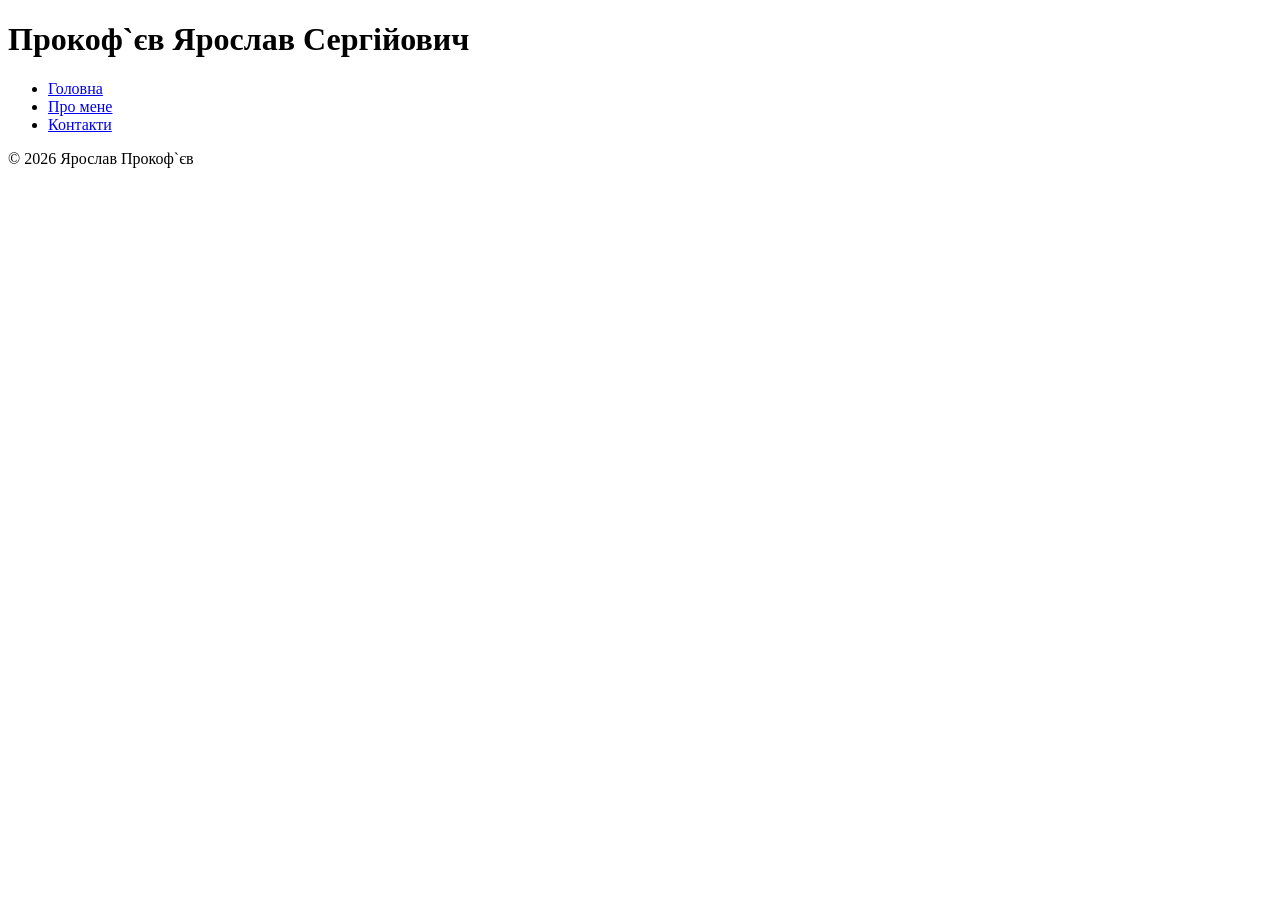
==== aboutme.html @ bb960fc9 "feat: add new file aboutme.html" ====
<!DOCTYPE html>
<html lang="uk">
<head>
    <meta charset="UTF-8">
    <meta name="viewport" content="width=device-width, initial-scale=1.0">
    <title>Особова інформація — Портфоліо</title>
</head>
<body>

<header>
    <h1>Прокоф`єв Ярослав Сергійович</h1>

    <nav>
        <ul>
            <li><a href="index.html">Головна</a></li>
            <li><a href="aboutme.html">Про мене</a></li>
            <li><a href="contacts.html">Контакти</a></li>
        </ul>
    </nav>
</header>

<main>

</main>


<footer>
    <p>&copy; 2026 Ярослав Прокоф`єв</p>
</footer>

</body>
</html>
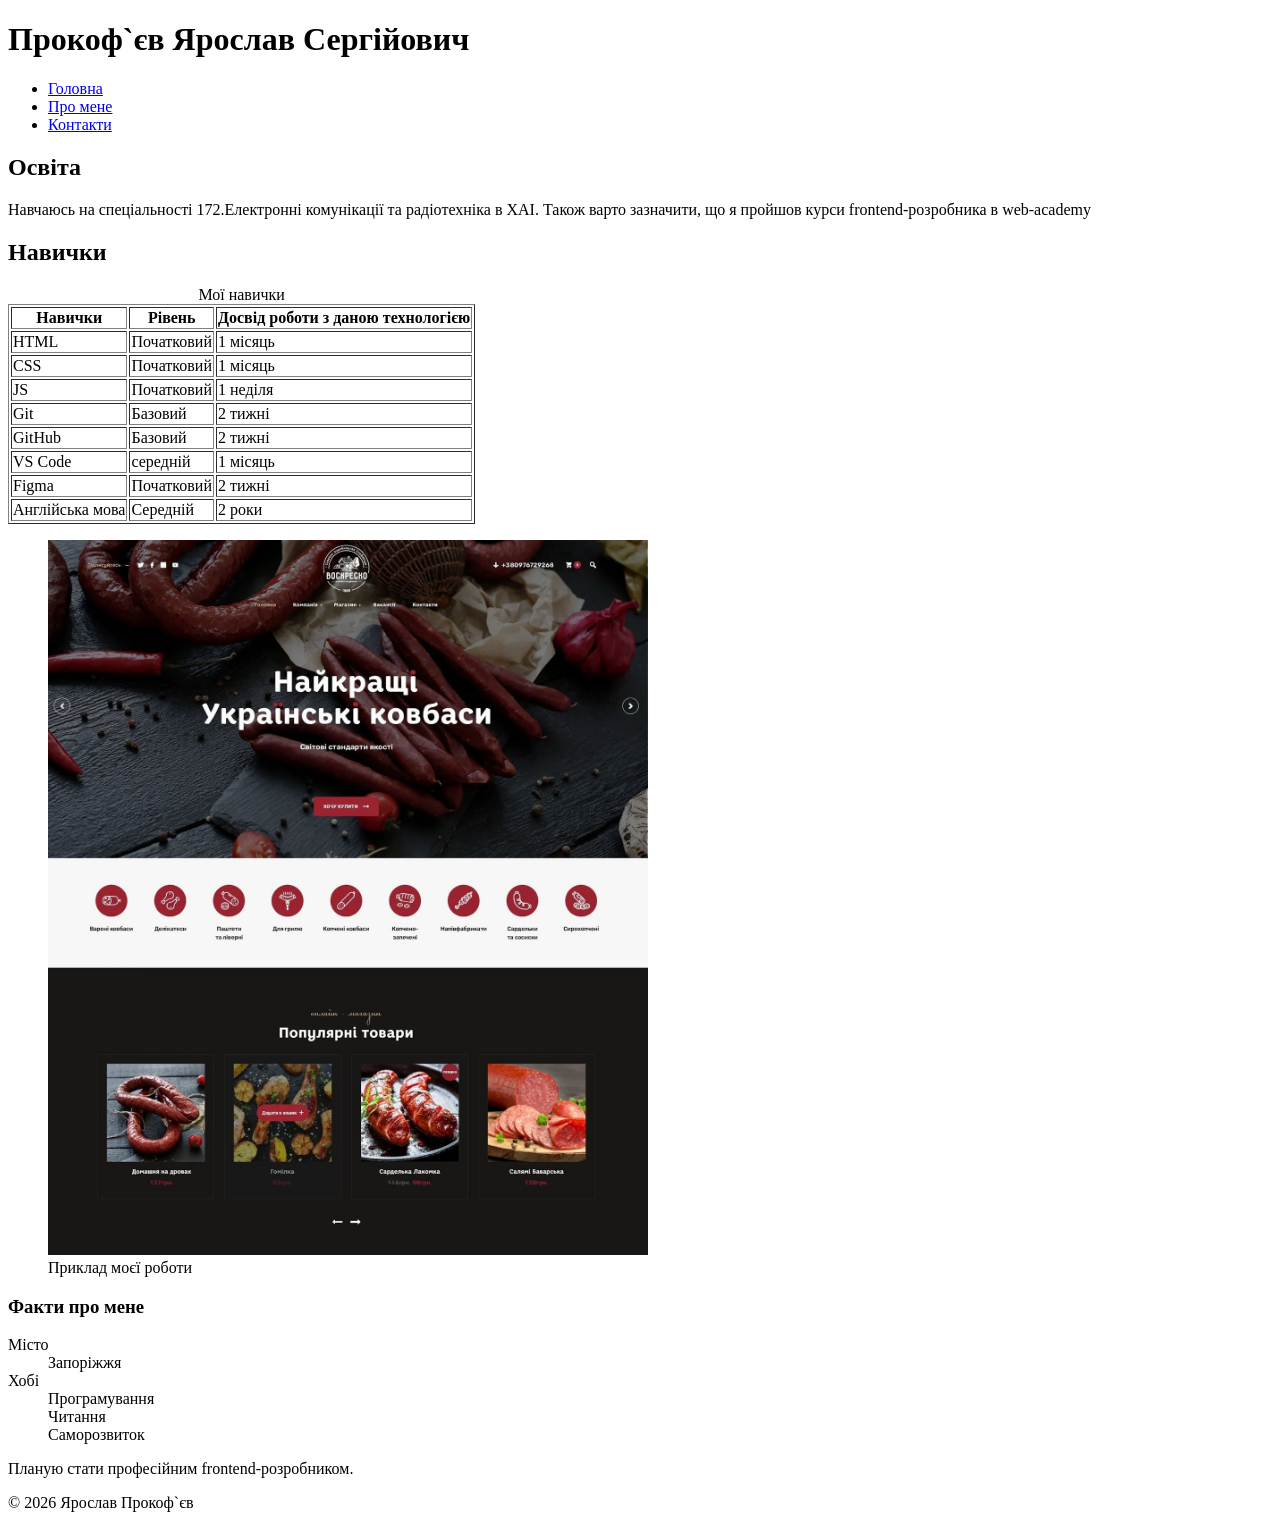
==== commit 6f6c5796: "feat: add info in aboutme.html and new image" ====
--- a/aboutme.html
+++ b/aboutme.html
@@ -20,9 +20,92 @@
 </header>
 
 <main>
+    <section>
+        <h2>Освіта</h2>
+        <p>Навчаюсь на спеціальності 172.Електронні комунікації та радіотехніка в ХАІ. Також варто зазначити, що я пройшов курси frontend-розробника в web-academy</p>
+    </section>
 
+    <section>
+        <h2>Навички</h2>
+
+        <table border="1">
+            <caption>Мої навички</caption>
+            <thead>
+                <tr>
+                    <th>Навички</th>
+                    <th>Рівень</th>
+                    <th>Досвід роботи з даною технологією</th>
+                </tr>
+            </thead>
+            <tbody>
+                <tr>
+                    <td>HTML</td>
+                    <td>Початковий</td>
+                    <td>1 місяць</td>
+                </tr>
+                <tr>
+                    <td>CSS</td>
+                    <td>Початковий</td>
+                    <td>1 місяць</td>
+                </tr>
+                <tr>
+                    <td>JS</td>
+                    <td>Початковий</td>
+                    <td>1 неділя</td>
+                </tr>
+                <tr>
+                    <td>Git</td>
+                    <td>Базовий</td>
+                    <td>2 тижні</td>
+                </tr>
+                <tr>
+                    <td>GitHub</td>
+                    <td>Базовий</td>
+                    <td>2 тижні</td>
+                </tr>
+                <tr>
+                    <td>VS Code</td>
+                    <td>середній</td>
+                    <td>1 місяць</td>
+                </tr>
+                <tr>
+                    <td>Figma</td>
+                    <td>Початковий</td>
+                    <td>2 тижні</td>
+                </tr>
+                <tr>
+                    <td>Англійська мова</td>
+                    <td>Середній</td>
+                    <td>2 роки</td>
+                </tr>
+            </tbody>
+        </table>
+    </section>
+
+    <section>
+        <figure>
+            <img src="images/example.jpg" alt="Приклад роботи" width="600">
+            <figcaption>Приклад моєї роботи</figcaption>
+        </figure>
+    </section>
+
+    <section>
+        <h3>Факти про мене</h3>
+        <dl>
+            <dt>Місто</dt>
+            <dd>Запоріжжя</dd>
+
+            <dt>Хобі</dt>
+            <dd>Програмування</dd>
+            <dd>Читання</dd>
+            <dd>Саморозвиток</dd>
+        </dl>
+    </section>
+
+    <aside>
+        <p>Планую стати професійним frontend-розробником.</p>
+    </aside>
 </main>
-
 
 <footer>
     <p>&copy; 2026 Ярослав Прокоф`єв</p>
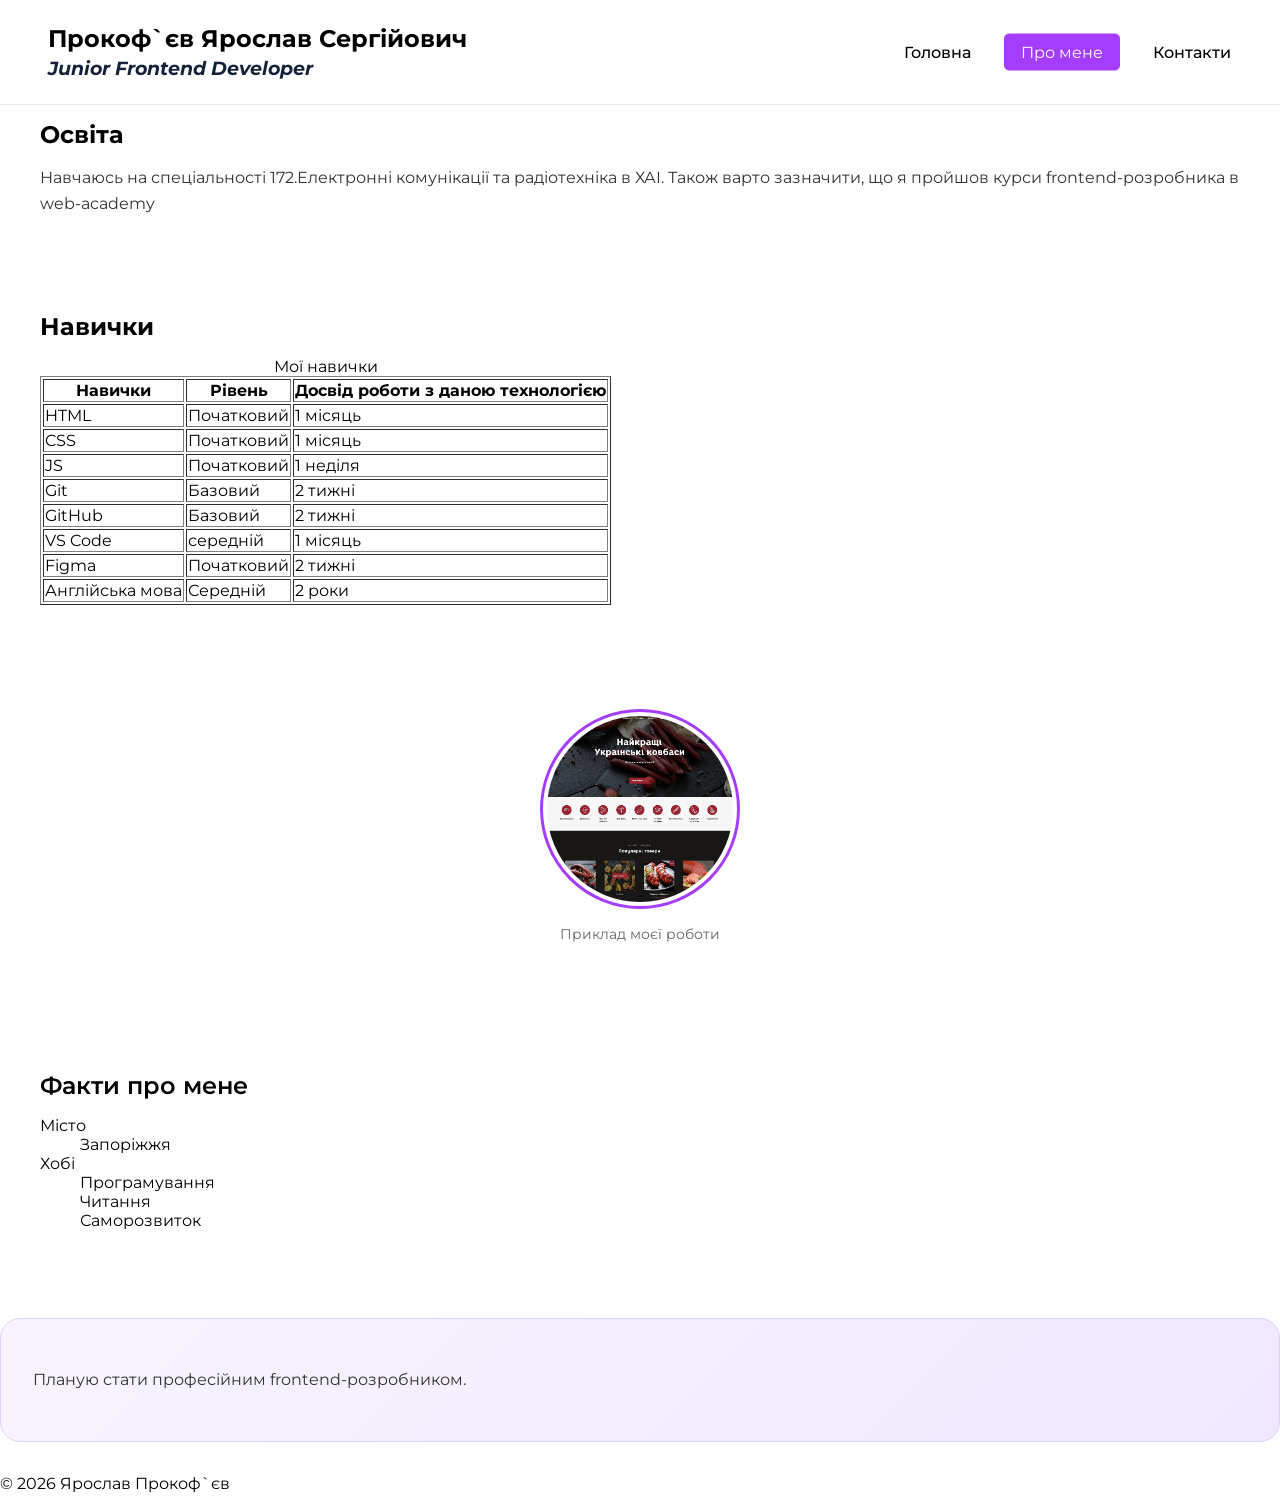
==== commit 63a38a26: "feat: in header add subtitle in gitignore add desktop.ini" ====
--- a/aboutme.html
+++ b/aboutme.html
@@ -4,16 +4,20 @@
     <meta charset="UTF-8">
     <meta name="viewport" content="width=device-width, initial-scale=1.0">
     <title>Особова інформація — Портфоліо</title>
+    <link rel="stylesheet" href="style.css">
 </head>
 <body>
 
 <header>
-    <h1>Прокоф`єв Ярослав Сергійович</h1>
+    <div class="header_info">
+        <h1>Прокоф`єв Ярослав Сергійович</h1>
+        <h2>Junior Frontend Developer</h2>
+    </div>
 
     <nav>
         <ul>
             <li><a href="index.html">Головна</a></li>
-            <li><a href="aboutme.html">Про мене</a></li>
+            <li><a href="aboutme.html" class="active">Про мене</a></li>
             <li><a href="contacts.html">Контакти</a></li>
         </ul>
     </nav>
--- a/style.css
+++ b/style.css
@@ -0,0 +1,270 @@
+@import url('https://fonts.googleapis.com/css2?family=Montserrat:ital,wght@0,100..900;1,100..900&display=swap');
+
+*,
+*::before,
+*::after {
+    box-sizing: border-box;
+}
+
+body {
+    margin: 0;
+    font-family: 'Montserrat', Arial, sans-serif;
+    background-color: rgb(255, 255, 255); 
+    color: hsl(0, 0%, 0%);
+    padding-top: 80px;
+}
+
+header {
+    position: fixed;
+    top: 0;
+    left: 0;
+    width: 100%;
+    z-index: 1000; 
+    
+    background-color: rgb(255, 255, 255);
+    border-bottom: 1px solid #eaeaea;
+    
+    display: flex;
+    justify-content: space-between;
+    align-items: center;
+    padding: 1.5rem 3rem;
+}
+
+.header_info {
+    display: flex;
+    flex-direction: column;
+}
+
+header h1 {
+    font-size: 1.5rem;
+    margin: 0;
+}
+
+header h2 {
+    font-size: 1.2rem;
+    font-style: italic;
+    margin: 0.2rem 0 0 0;
+    color: #132238;
+}
+
+nav {
+    flex: 1;
+    display: flex;
+    justify-content: flex-end;
+    position: absolute;
+    right: 3rem;
+    top: 50%;
+    transform: translateY(-50%);
+}
+
+nav ul {
+    list-style: none; 
+    margin: 0;
+    padding: 0;
+    display: flex;
+    gap: 2rem; 
+}
+
+nav > ul > li {
+    margin: 0;
+    padding: 0;
+}
+
+nav ul li a {
+    text-decoration: none;
+    color: #000000;
+    background-color: transparent;
+    border: 1px solid transparent;
+    padding: 0.75rem 1.25rem;
+    font-size: 1rem;
+    font-weight: 500;
+    padding: 0.5rem 0; 
+    display: inline-block;
+    position: relative;
+    transition: color 0.2s ease;
+}
+
+nav ul li a:link {
+    color: hsl(0, 0%, 0%);
+}
+
+nav ul li a:visited {
+    color: #333333;
+}
+
+nav ul li a:hover {
+    color: #A53DFF;
+}
+
+nav ul li a::after {
+    content: "";
+    position: absolute;
+    bottom: -2px;
+    left: 50%;
+    width: 0%;
+    height: 2px;
+    background-color: #A53DFF;
+    transition: all 0.3s ease;
+    transform: translateX(-50%);
+}
+
+nav ul li a:hover::after {
+    width: 100%;
+}
+
+nav ul li a.active {
+    font-weight: 400;
+    color: rgb(255, 255, 255);
+    background-color: #A53DFF;
+    border-color: #A53DFF;
+    border-radius: 5px;
+    padding: 0.5rem 1rem;
+
+}
+
+nav ul li a.active::after {
+    display: none;
+}
+
+nav ul li a.active:hover::after {
+    display: none;
+}
+
+nav ul li a:focus {
+    outline: 2px solid #A53DFF;
+    outline-offset: 4px;
+    border-radius: 5px;
+}
+
+section {
+    padding: 2.5rem;
+}
+section h2 {
+    margin: 0 0 1rem 0;
+    color: hsl(0%, 0%, 0%);
+}
+
+section h2 + p strong {
+    font-size: 1.2rem;
+    color: #A53DFF;
+}
+
+section p {
+    font-size: 1rem;
+    line-height: 1.6;
+    color: #333333;
+    margin-bottom: 1rem;
+}
+
+section p em {
+    color: #666666;
+}
+
+blockquote {
+    font-size: 1.5rem;
+    font-style: italic;
+    color: #A53DFF;
+    border-left: 4px solid #A53DFF;
+    padding: 1rem 0 1rem 2rem;
+    margin: 1.5rem 0;
+    background-color: #f8f8f8;
+    border-radius: 0 12px 12px 0;
+}
+
+figure {
+    margin: 1.5rem 0;
+    text-align: center;
+}
+
+figure img {
+    width: 200px;
+    height: 200px;
+    object-fit: cover;
+    border-radius: 50%;
+    border: 3px solid #A53DFF;
+    padding: 0.25rem;
+    background-color: rgb(255, 255, 255);
+    transition: transform 0.3s ease;
+}
+
+figure img:hover {
+    transform: scale(1.05);
+}
+
+figcaption {
+    margin-top: 0.75rem;
+    font-size: 0.875rem;
+    color: #666666;
+}
+
+section h3 {
+    font-size: 1.5rem;
+    font-weight: 600;
+    margin: 1.5rem 0 1rem 0;
+    color: hsl(0, 0%, 0%);
+}
+
+ol {
+    padding-left: 1.5rem;
+    margin: 1rem 0;
+}
+
+ol li {
+    margin-bottom: 0.5rem;
+    line-height: 1.5;
+    color: #333333;
+}
+
+section p strong a,
+section p strong {
+    display: inline-block;
+    background-color: #A53DFF;
+    color: rgb(255, 255, 255);
+    padding: 0.75rem 1.5rem;
+    border-radius: 8px;
+    text-decoration: none;
+    font-weight: 500;
+    margin-top: 1rem;
+    transition: all 0.3s ease;
+    border: 1px solid #A53DFF;
+}
+
+section p strong a:hover,
+section p strong:hover {
+    background-color: transparent;
+    color: #A53DFF;
+    cursor: pointer;
+}
+
+aside {
+    background: linear-gradient(135deg, #f8f4ff 0%, #f0e8ff 100%);
+    padding: 2rem;
+    border-radius: 20px;
+    margin: 2rem 0;
+    border: 1px solid #e0d0ff;
+}
+
+aside h3 {
+    font-size: 1.5rem;
+    font-weight: 700;
+    color: #A53DFF;
+    margin: 0 0 1rem 0;
+}
+
+aside p {
+    font-size: 1rem;
+    line-height: 1.6;
+    color: #333333;
+}
+
+aside video {
+    width: 100%;
+    max-width: 640px;
+    border-radius: 16px;
+    margin-top: 1rem;
+    box-shadow: 0 8px 20px rgba(0, 0, 0, 0.1);
+}
+
+aside figure {
+    margin: 1rem 0 0 0;
+}
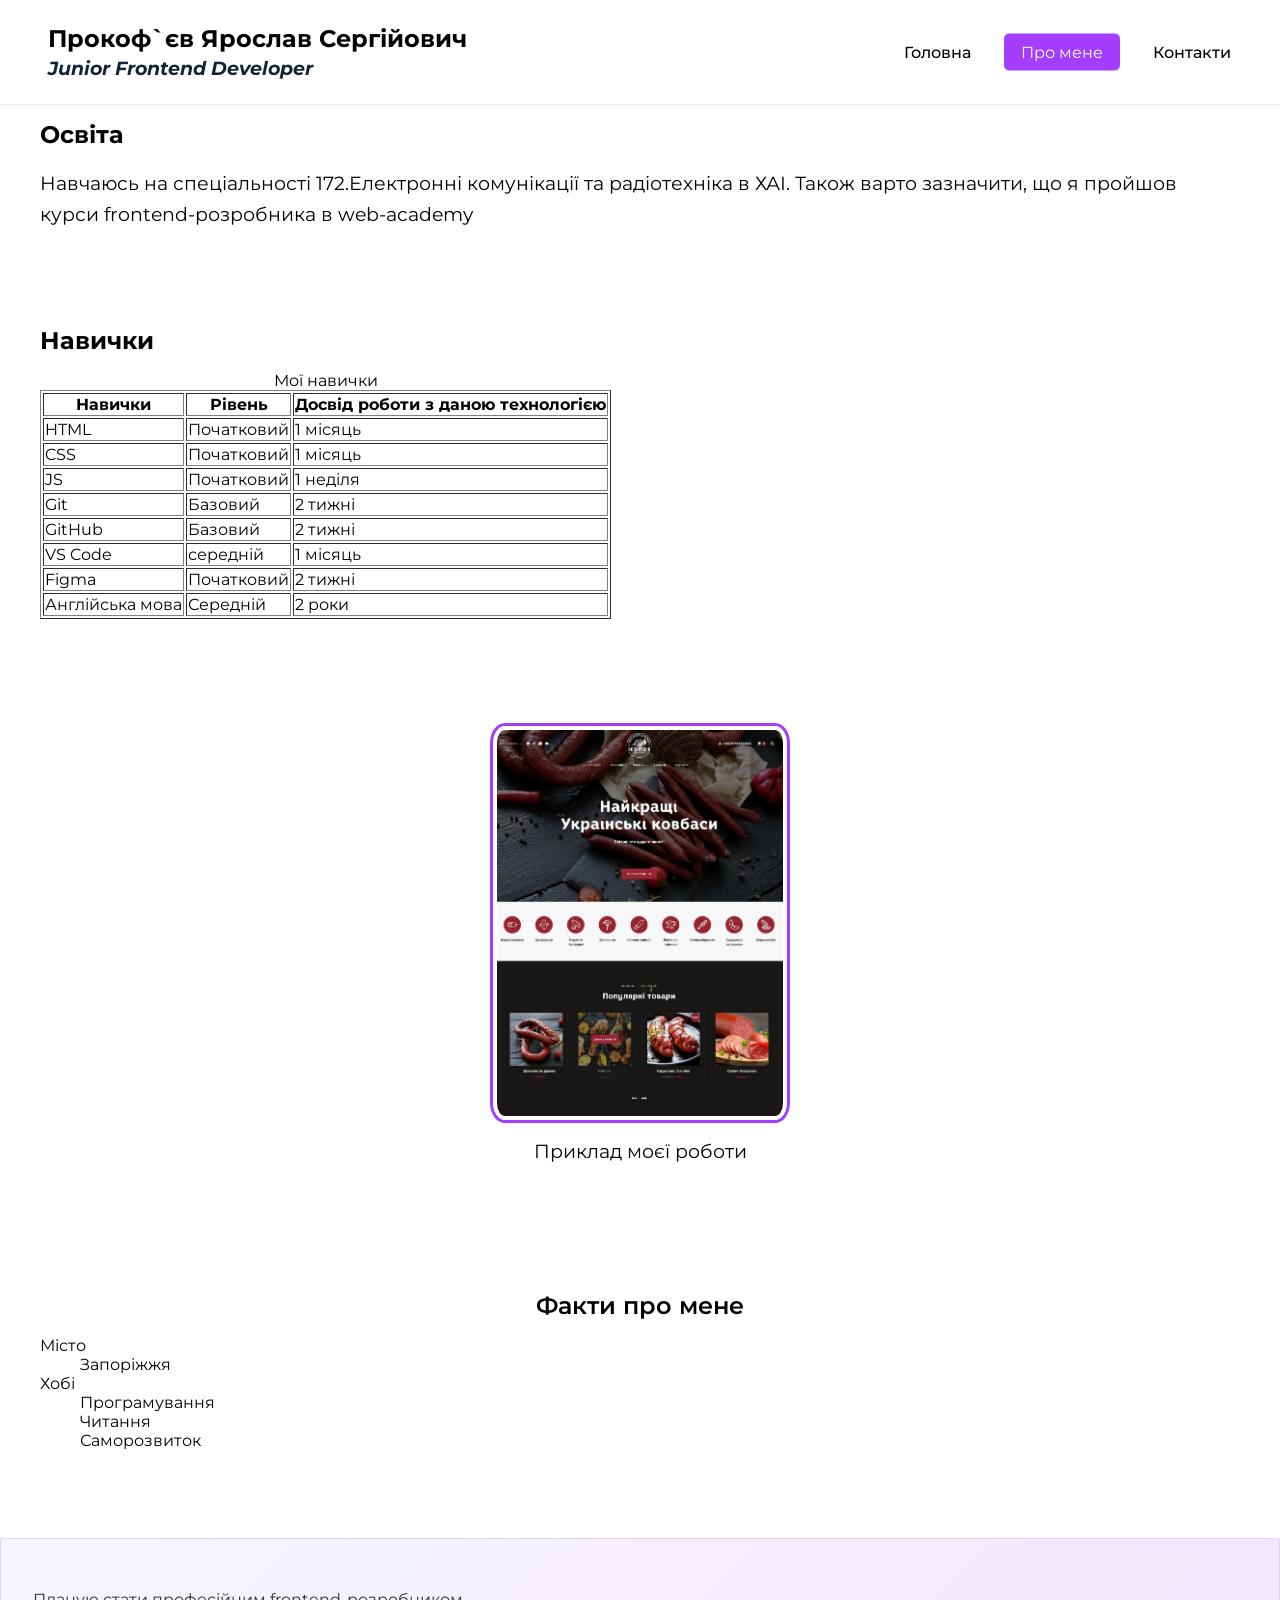
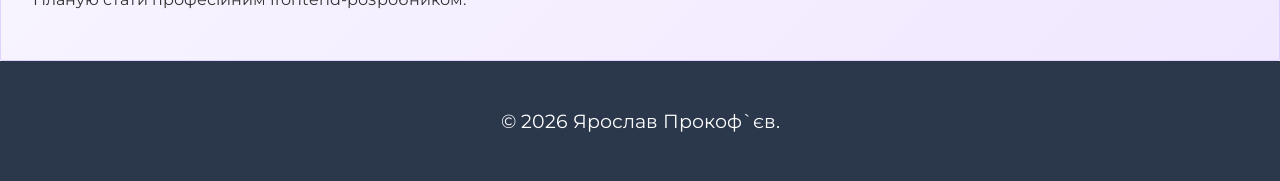
==== commit 983ecd7d: "feat: add footer and hero index.html" ====
--- a/aboutme.html
+++ b/aboutme.html
@@ -112,7 +112,7 @@
 </main>
 
 <footer>
-    <p>&copy; 2026 Ярослав Прокоф`єв</p>
+    <p>&copy; 2026 Ярослав Прокоф`єв.</p>
 </footer>
 
 </body>
--- a/style.css
+++ b/style.css
@@ -1,3 +1,4 @@
+/* ===== Загальні стилі ===== */
 @import url('https://fonts.googleapis.com/css2?family=Montserrat:ital,wght@0,100..900;1,100..900&display=swap');
 
 *,
@@ -12,27 +13,22 @@
     background-color: rgb(255, 255, 255); 
     color: hsl(0, 0%, 0%);
     padding-top: 80px;
-}
-
+    
+}
+
+/* ===== Хедер та навігація ===== */
 header {
     position: fixed;
     top: 0;
     left: 0;
     width: 100%;
     z-index: 1000; 
-    
     background-color: rgb(255, 255, 255);
     border-bottom: 1px solid #eaeaea;
-    
     display: flex;
     justify-content: space-between;
     align-items: center;
     padding: 1.5rem 3rem;
-}
-
-.header_info {
-    display: flex;
-    flex-direction: column;
 }
 
 header h1 {
@@ -72,7 +68,7 @@
 
 nav ul li a {
     text-decoration: none;
-    color: #000000;
+    color: hsl(0, 0%, 0%);
     background-color: transparent;
     border: 1px solid transparent;
     padding: 0.75rem 1.25rem;
@@ -94,6 +90,20 @@
 
 nav ul li a:hover {
     color: #A53DFF;
+}
+
+nav ul li a:active {
+    color: #7a2bc4;
+    transform: scale(0.98);
+}
+
+nav ul li a.active {
+    font-weight: 400;
+    color: rgb(255, 255, 255);
+    background-color: #A53DFF;
+    border-color: #A53DFF;
+    border-radius: 5px;
+    padding: 0.5rem 1rem;
 }
 
 nav ul li a::after {
@@ -112,16 +122,6 @@
     width: 100%;
 }
 
-nav ul li a.active {
-    font-weight: 400;
-    color: rgb(255, 255, 255);
-    background-color: #A53DFF;
-    border-color: #A53DFF;
-    border-radius: 5px;
-    padding: 0.5rem 1rem;
-
-}
-
 nav ul li a.active::after {
     display: none;
 }
@@ -136,28 +136,103 @@
     border-radius: 5px;
 }
 
+/* ===== Головна секція ===== */
 section {
     padding: 2.5rem;
 }
+
 section h2 {
     margin: 0 0 1rem 0;
     color: hsl(0%, 0%, 0%);
 }
 
-section h2 + p strong {
+section h3 {
+    text-align: center;
+    font-size: 2rem;
+    margin-bottom: 2rem;
+}
+
+/* ===== Головна сторінка ===== */
+.home-page{
+    max-width: 1200px;
+    margin: 0 auto;
+    padding: 5rem 2.5rem 2.5rem 2.5rem;
+}
+
+.section-content {
+    display: flex;
+    flex-wrap: wrap;
+    align-items: center;
+    gap: 3rem;
+}
+
+.text-content {
+    flex: 1;
+    min-width: 280px;
+}
+
+.image-content {
+    flex: 1;
+    min-width: 280px;
+    text-align: center;
+}
+
+figure figcaption{
+    color: hsl(0, 0%, 0%);
     font-size: 1.2rem;
-    color: #A53DFF;
+}
+
+ol {
+    display: flex;
+    flex-wrap: wrap;
+    justify-content: center;
+    gap: 1.5rem;
+    list-style: none;
+    padding: 0;
+    margin: 2rem 0;
+}
+
+ol li {
+    background-color: rgb(248, 248, 248);
+    border: 2px solid #A53DFF;
+    border-radius: 16px;
+    padding: 1.5rem;
+    width: 200px;
+    min-height: 180px;
+    display: flex;
+    align-items: center;
+    justify-content: center;
+    text-align: center;
+    font-weight: 500;
+    color: hsl(0%, 0%, 0%);;
+    transition: all 0.3s ease;
+    box-shadow: 0 4px 10px rgb(0, 0, 0, 0.05);
+}
+
+ol li:hover {
+    background-color: #A53DFF;
+    color: rgb(255, 255, 255);
+    transform: translateY(-5px);
+    box-shadow: 0 8px 20px rgba(165, 61, 255, 0.3);
+}
+
+#contact_button{
+    display: block;
+    font-size: 1.5rem;
+    text-align: center;
+    width: fit-content;
+    margin: 3rem auto 0 auto;
 }
 
 section p {
-    font-size: 1rem;
+    font-size: 1.2rem;
     line-height: 1.6;
-    color: #333333;
+    color: hsl(0%, 0%, 0%);;
     margin-bottom: 1rem;
 }
 
 section p em {
-    color: #666666;
+    color: #000000;
 }
 
 blockquote {
@@ -177,10 +252,10 @@
 }
 
 figure img {
-    width: 200px;
-    height: 200px;
+    width: 300px;
+    height: 400px;
     object-fit: cover;
-    border-radius: 50%;
+    border-radius: 5%;
     border: 3px solid #A53DFF;
     padding: 0.25rem;
     background-color: rgb(255, 255, 255);
@@ -194,7 +269,7 @@
 figcaption {
     margin-top: 0.75rem;
     font-size: 0.875rem;
-    color: #666666;
+    color: hsl(0%, 0%, 0%);;
 }
 
 section h3 {
@@ -213,20 +288,6 @@
     margin-bottom: 0.5rem;
     line-height: 1.5;
     color: #333333;
-}
-
-section p strong a,
-section p strong {
-    display: inline-block;
-    background-color: #A53DFF;
-    color: rgb(255, 255, 255);
-    padding: 0.75rem 1.5rem;
-    border-radius: 8px;
-    text-decoration: none;
-    font-weight: 500;
-    margin-top: 1rem;
-    transition: all 0.3s ease;
-    border: 1px solid #A53DFF;
 }
 
 section p strong a:hover,
@@ -239,8 +300,8 @@
 aside {
     background: linear-gradient(135deg, #f8f4ff 0%, #f0e8ff 100%);
     padding: 2rem;
-    border-radius: 20px;
-    margin: 2rem 0;
+    border-radius: 2px;
+    margin: 2rem 0 0 0;
     border: 1px solid #e0d0ff;
 }
 
@@ -268,3 +329,22 @@
 aside figure {
     margin: 1rem 0 0 0;
 }
+
+/* ===== Футер ===== */
+footer {
+    background-color: #2B384C;
+    padding: 3rem 3rem;
+    margin-top: auto;
+    text-align: center;
+}
+
+footer p {
+    margin: 0;
+    font-size: 1.2rem;
+    color: rgb(255, 255, 255);
+}
+
+footer p:hover {
+    color: #b462fc;
+    transition: color 0.3s;
+}
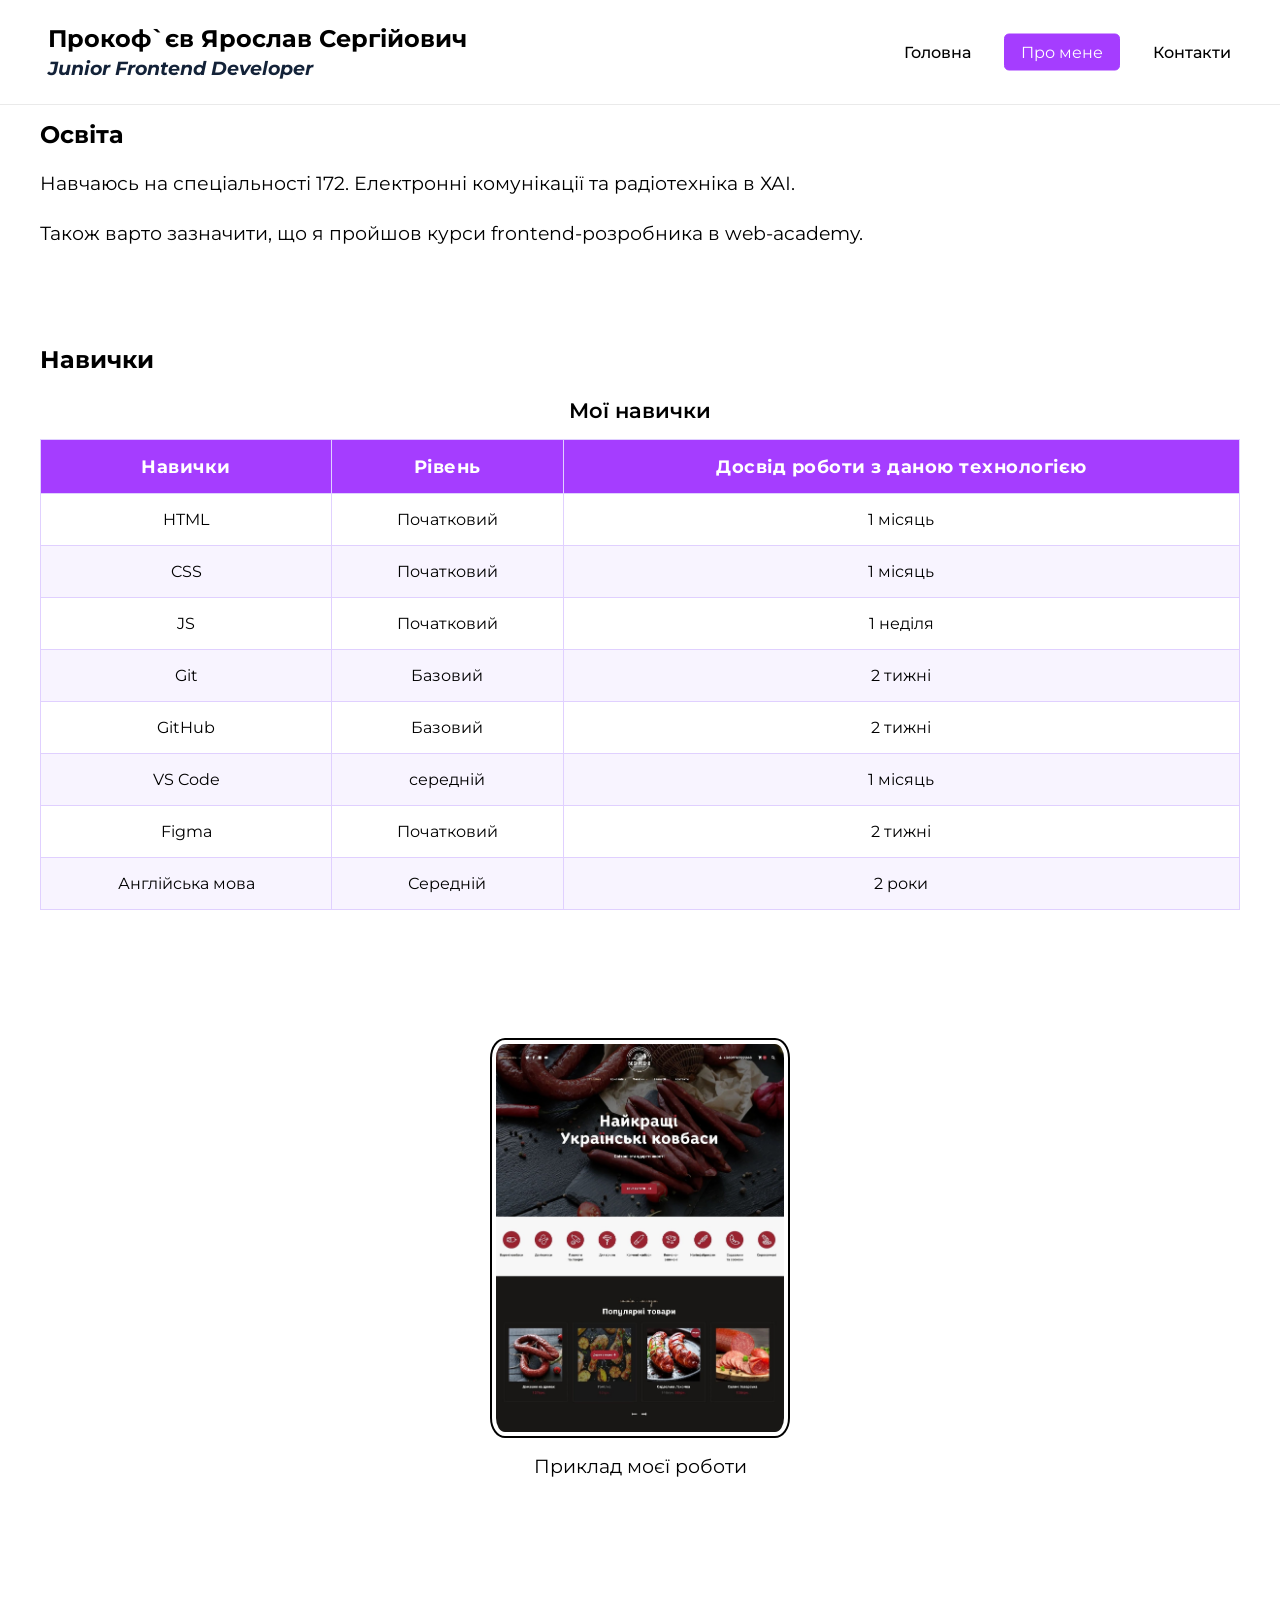
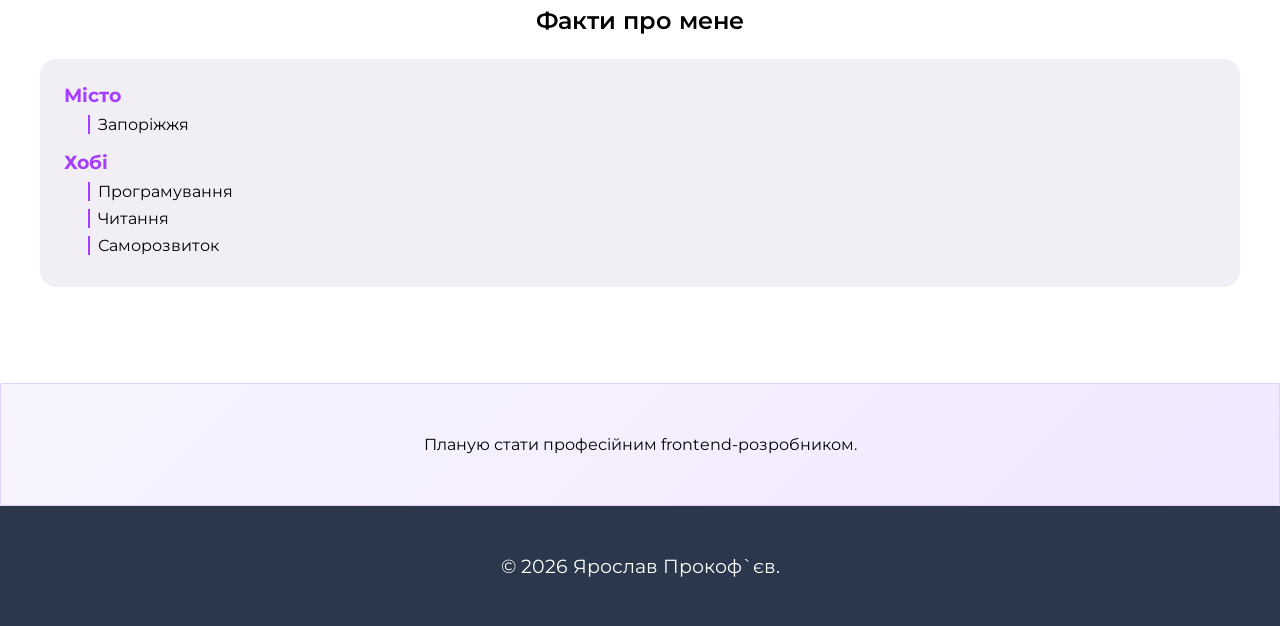
==== commit fbbb831e: "feat: add style in contact page" ====
--- a/aboutme.html
+++ b/aboutme.html
@@ -26,7 +26,8 @@
 <main>
     <section>
         <h2>Освіта</h2>
-        <p>Навчаюсь на спеціальності 172.Електронні комунікації та радіотехніка в ХАІ. Також варто зазначити, що я пройшов курси frontend-розробника в web-academy</p>
+        <p>Навчаюсь на спеціальності 172. Електронні комунікації та радіотехніка в ХАІ.</p>
+        <p>Також варто зазначити, що я пройшов курси frontend-розробника в web-academy.</p>
     </section>
 
     <section>
@@ -88,7 +89,7 @@
 
     <section>
         <figure>
-            <img src="images/example.jpg" alt="Приклад роботи" width="600">
+            <img id="example_project_photo" src="images/example.jpg" alt="Приклад роботи" width="600">
             <figcaption>Приклад моєї роботи</figcaption>
         </figure>
     </section>
--- a/style.css
+++ b/style.css
@@ -300,6 +300,7 @@
 aside {
     background: linear-gradient(135deg, #f8f4ff 0%, #f0e8ff 100%);
     padding: 2rem;
+    text-align: center;
     border-radius: 2px;
     margin: 2rem 0 0 0;
     border: 1px solid #e0d0ff;
@@ -315,7 +316,7 @@
 aside p {
     font-size: 1rem;
     line-height: 1.6;
-    color: #333333;
+    color: hsl(0, 0%, 0%);
 }
 
 aside video {
@@ -330,6 +331,102 @@
     margin: 1rem 0 0 0;
 }
 
+/* ===== Таблиця ===== */
+table {
+    width: 100%;
+    border-collapse: collapse; 
+    margin: 1.5rem 0;
+    font-size: 1rem;
+    text-align: center;
+    border-radius: 10px;
+    overflow-x: auto;
+}
+
+th, td {
+    border: 1px solid #e0d0ff;
+    padding: 1rem 1.2rem;
+}
+
+th {
+    background-color: #A53DFF; 
+    color: rgb(255, 255, 255);
+    font-weight: 700;
+    font-size: 1.1rem;
+    text-align: center;
+    letter-spacing: 0.5px;
+}
+
+td {
+    color: hsl(0, 0%, 0%);
+    background-color: rgb(255, 255, 255);
+}
+
+tbody tr:nth-child(even) td {
+    background-color: #f8f4ff; 
+}
+
+tbody tr:nth-child(odd) td {
+    background-color: rgb(255, 255, 255); 
+}
+
+tbody tr:hover td {
+    background-color: #e0d0ff; 
+    cursor: pointer;
+}
+
+table caption {
+    font-size: 1.3rem;
+    font-weight: 600;
+    color: hsl(0, 0%, 0%);
+    margin-bottom: 1rem;
+    text-align: center;
+}
+
+#example_project_photo{
+    width: 600;
+    height: 600;
+    object-fit: cover;
+    border-radius: 5%;
+    border: 2px solid hsl(0, 0%, 0%);
+    padding: 0.25rem;
+    background-color: rgb(255, 255, 255);
+}
+
+#example_project_photo:hover{
+    transform: scale(1.4);
+}
+
+dl {
+    background-color: #f1eef5;
+    border-radius: 16px;
+    padding: 1.5rem;
+    margin: 1.5rem 0;
+}
+
+dt {
+    font-weight: 700;
+    color: #A53DFF;
+    font-size: 1.2rem;
+    margin-top: 1rem;
+    margin-bottom: 0.5rem;
+}
+
+dt:first-of-type {
+    margin-top: 0;
+}
+
+dd {
+    color: hsl(0, 0%, 0%);
+    font-size: 1rem;
+    margin-left: 1.5rem;
+    margin-bottom: 0.5rem;
+    padding-left: 0.5rem;
+    border-left: 2px solid #A53DFF;
+}
+
+/* ===== Форма ===== */
+
+
 /* ===== Футер ===== */
 footer {
     background-color: #2B384C;
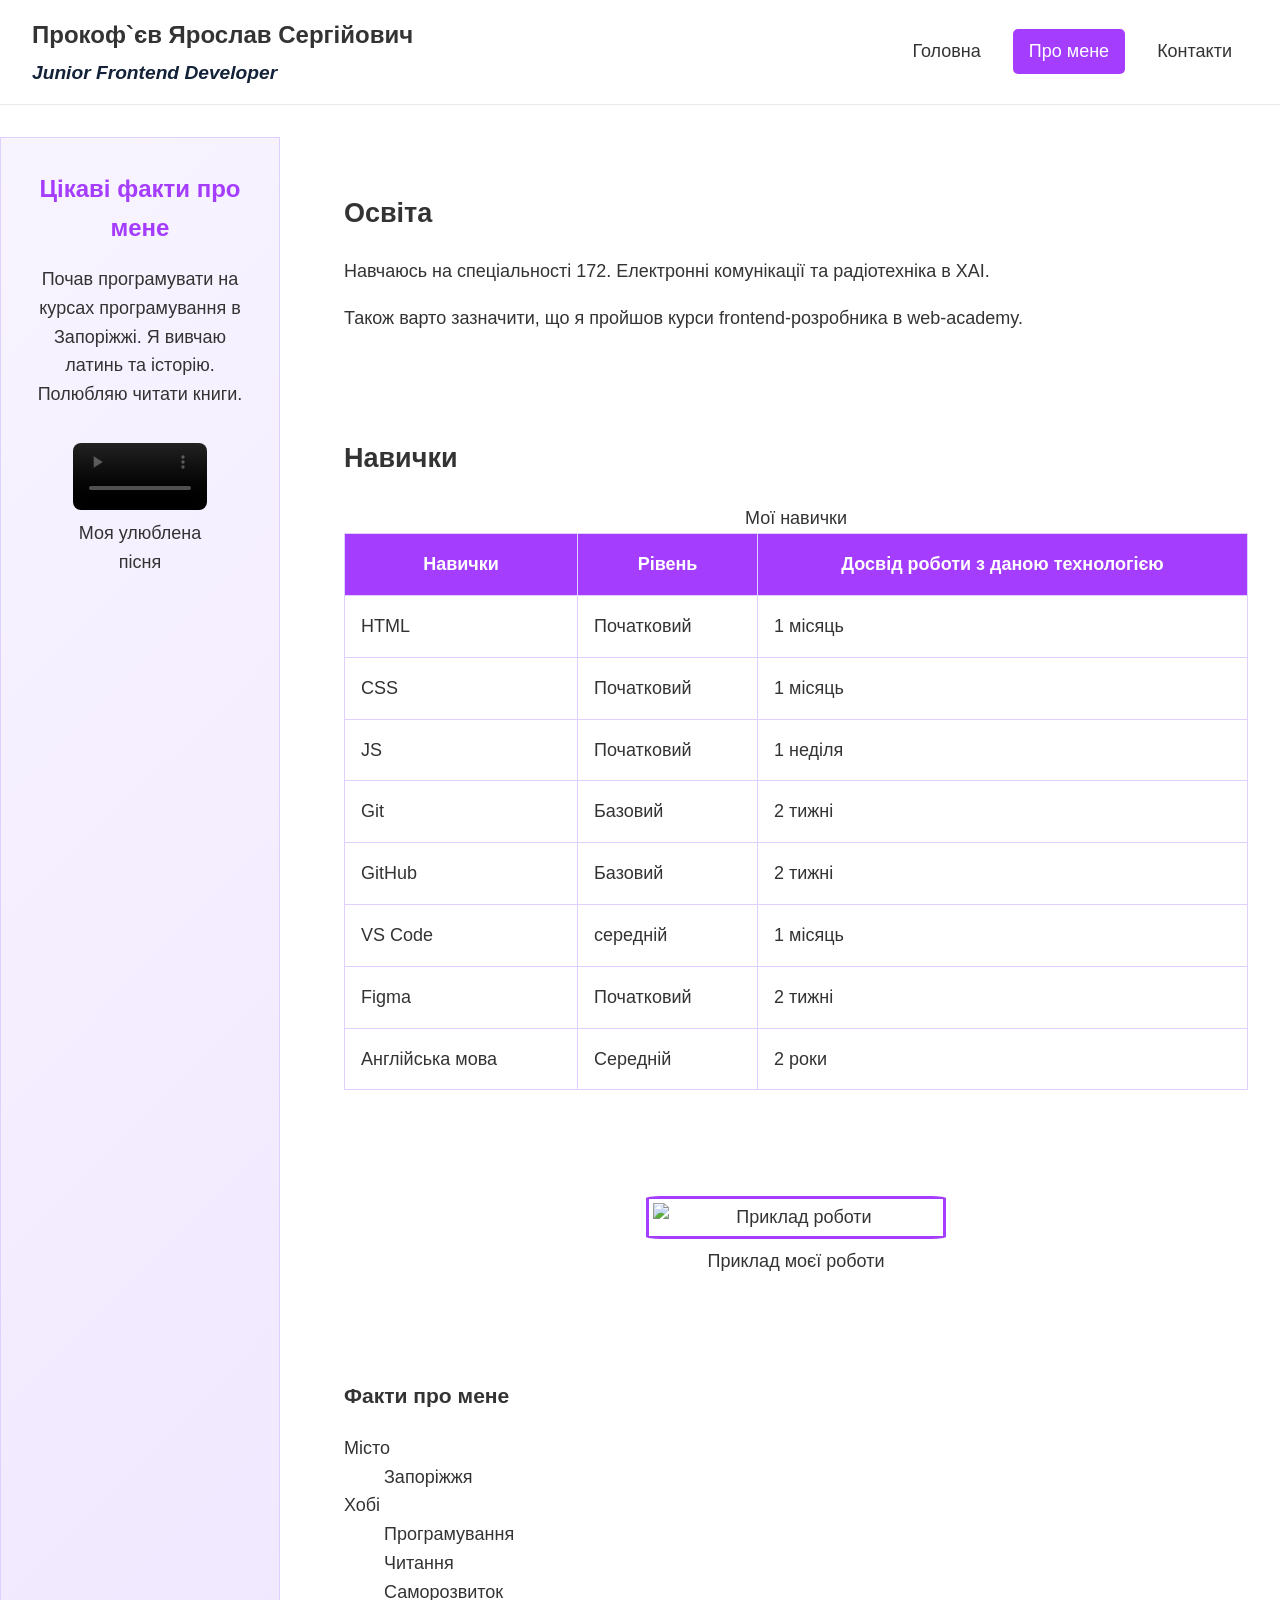
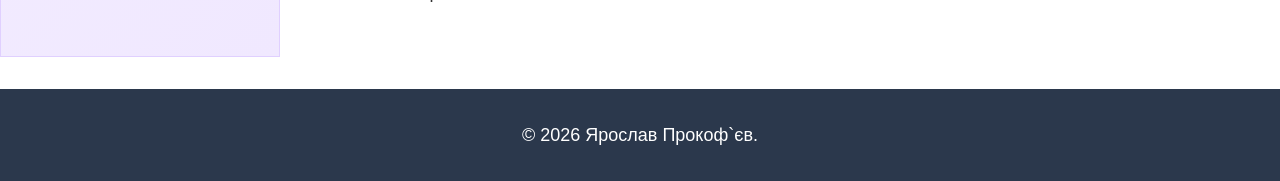
==== commit 850d8cc7: "feat: full lab 3" ====
--- a/aboutme.html
+++ b/aboutme.html
@@ -8,113 +8,130 @@
 </head>
 <body>
 
-<header>
-    <div class="header_info">
-        <h1>Прокоф`єв Ярослав Сергійович</h1>
-        <h2>Junior Frontend Developer</h2>
-    </div>
+<div class="page">
+    <header class="header-area">
+        <div class="header_info">
+            <h1>Прокоф`єв Ярослав Сергійович</h1>
+            <h2>Junior Frontend Developer</h2>
+        </div>
 
-    <nav>
-        <ul>
-            <li><a href="index.html">Головна</a></li>
-            <li><a href="aboutme.html" class="active">Про мене</a></li>
-            <li><a href="contacts.html">Контакти</a></li>
-        </ul>
-    </nav>
-</header>
+        <div class="hamburger-wrapper">
+            <input type="checkbox" id="menu-toggle" class="menu-toggle">
+            <label for="menu-toggle" class="hamburger">
+                <span></span>
+                <span></span>
+                <span></span>
+            </label>
 
-<main>
-    <section>
-        <h2>Освіта</h2>
-        <p>Навчаюсь на спеціальності 172. Електронні комунікації та радіотехніка в ХАІ.</p>
-        <p>Також варто зазначити, що я пройшов курси frontend-розробника в web-academy.</p>
-    </section>
+            <ul class="nav-list">
+                <li><a href="index.html">Головна</a></li>
+                <li><a href="aboutme.html" class="active">Про мене</a></li>
+                <li><a href="contacts.html">Контакти</a></li>
+            </ul>
+        </div>
+    </header>
 
-    <section>
-        <h2>Навички</h2>
+    <main class="content">
+        <section>
+            <h2>Освіта</h2>
+            <p>Навчаюсь на спеціальності 172. Електронні комунікації та радіотехніка в ХАІ.</p>
+            <p>Також варто зазначити, що я пройшов курси frontend-розробника в web-academy.</p>
+        </section>
 
-        <table border="1">
-            <caption>Мої навички</caption>
-            <thead>
-                <tr>
-                    <th>Навички</th>
-                    <th>Рівень</th>
-                    <th>Досвід роботи з даною технологією</th>
-                </tr>
-            </thead>
-            <tbody>
-                <tr>
-                    <td>HTML</td>
-                    <td>Початковий</td>
-                    <td>1 місяць</td>
-                </tr>
-                <tr>
-                    <td>CSS</td>
-                    <td>Початковий</td>
-                    <td>1 місяць</td>
-                </tr>
-                <tr>
-                    <td>JS</td>
-                    <td>Початковий</td>
-                    <td>1 неділя</td>
-                </tr>
-                <tr>
-                    <td>Git</td>
-                    <td>Базовий</td>
-                    <td>2 тижні</td>
-                </tr>
-                <tr>
-                    <td>GitHub</td>
-                    <td>Базовий</td>
-                    <td>2 тижні</td>
-                </tr>
-                <tr>
-                    <td>VS Code</td>
-                    <td>середній</td>
-                    <td>1 місяць</td>
-                </tr>
-                <tr>
-                    <td>Figma</td>
-                    <td>Початковий</td>
-                    <td>2 тижні</td>
-                </tr>
-                <tr>
-                    <td>Англійська мова</td>
-                    <td>Середній</td>
-                    <td>2 роки</td>
-                </tr>
-            </tbody>
-        </table>
-    </section>
+        <section>
+            <h2>Навички</h2>
 
-    <section>
+            <table border="1">
+                <caption>Мої навички</caption>
+                <thead>
+                    <tr>
+                        <th>Навички</th>
+                        <th>Рівень</th>
+                        <th>Досвід роботи з даною технологією</th>
+                    </tr>
+                </thead>
+                <tbody>
+                    <tr>
+                        <td>HTML</td>
+                        <td>Початковий</td>
+                        <td>1 місяць</td>
+                    </tr>
+                    <tr>
+                        <td>CSS</td>
+                        <td>Початковий</td>
+                        <td>1 місяць</td>
+                    </tr>
+                    <tr>
+                        <td>JS</td>
+                        <td>Початковий</td>
+                        <td>1 неділя</td>
+                    </tr>
+                    <tr>
+                        <td>Git</td>
+                        <td>Базовий</td>
+                        <td>2 тижні</td>
+                    </tr>
+                    <tr>
+                        <td>GitHub</td>
+                        <td>Базовий</td>
+                        <td>2 тижні</td>
+                    </tr>
+                    <tr>
+                        <td>VS Code</td>
+                        <td>середній</td>
+                        <td>1 місяць</td>
+                    </tr>
+                    <tr>
+                        <td>Figma</td>
+                        <td>Початковий</td>
+                        <td>2 тижні</td>
+                    </tr>
+                    </tr>
+                        <td>Англійська мова</td>
+                        <td>Середній</td>
+                        <td>2 роки</td>
+                    </tr>
+                </tbody>
+            </table>
+        </section>
+
+        <section>
+            <figure>
+                <img id="example_project_photo" src="images/example.jpg" alt="Приклад роботи" width="600">
+                <figcaption>Приклад моєї роботи</figcaption>
+            </figure>
+        </section>
+
+        <section>
+            <h3>Факти про мене</h3>
+            <dl>
+                <dt>Місто</dt>
+                <dd>Запоріжжя</dd>
+
+                <dt>Хобі</dt>
+                <dd>Програмування</dd>
+                <dd>Читання</dd>
+                <dd>Саморозвиток</dd>
+            </dl>
+        </section>
+    </main>
+
+    <aside class="sidebar">
+        <h3>Цікаві факти про мене</h3>
+        <p>Почав програмувати на курсах програмування в Запоріжжі. Я вивчаю латинь та історію. Полюбляю читати книги.</p>
         <figure>
-            <img id="example_project_photo" src="images/example.jpg" alt="Приклад роботи" width="600">
-            <figcaption>Приклад моєї роботи</figcaption>
+            <video controls width="640">
+                <source src="video/Music_video.mp4" type="video/mp4">
+                Ваш браузер не підтримує відео.
+            </video>
+            <figcaption>Моя улюблена пісня</figcaption>
         </figure>
-    </section>
+    </aside>
 
-    <section>
-        <h3>Факти про мене</h3>
-        <dl>
-            <dt>Місто</dt>
-            <dd>Запоріжжя</dd>
-
-            <dt>Хобі</dt>
-            <dd>Програмування</dd>
-            <dd>Читання</dd>
-            <dd>Саморозвиток</dd>
-        </dl>
-    </section>
-
-    <aside>
-        <p>Планую стати професійним frontend-розробником.</p>
-    </aside>
-</main>
-
-<footer>
-    <p>&copy; 2026 Ярослав Прокоф`єв.</p>
-</footer>
+    <footer class="footer-area">
+        <p>&copy; 2026 Ярослав Прокоф`єв.</p>
+    </footer>
+</div>
 
 </body>
 </html>
--- a/style.css
+++ b/style.css
@@ -1,5 +1,18 @@
-/* ===== Загальні стилі ===== */
-@import url('https://fonts.googleapis.com/css2?family=Montserrat:ital,wght@0,100..900;1,100..900&display=swap');
+:root {
+    --color-primary: #A53DFF;
+    --color-secondary: #2ecc71;
+    --color-bg: #ffffff;
+    --color-text: #333333;
+    --color-accent: #e74c3c;
+    --font-main: 'Montserrat', Arial, sans-serif;
+    --spacing-xs: 0.25rem;
+    --spacing-sm: 0.5rem;
+    --spacing-md: 1rem;
+    --spacing-lg: 2rem;
+    --spacing-xl: 4rem;
+    --border-radius: 8px;
+    --transition-speed: 0.3s;
+}
 
 *,
 *::before,
@@ -9,439 +22,438 @@
 
 body {
     margin: 0;
-    font-family: 'Montserrat', Arial, sans-serif;
-    background-color: rgb(255, 255, 255); 
-    color: hsl(0, 0%, 0%);
-    padding-top: 80px;
-    
-}
-
-/* ===== Хедер та навігація ===== */
-header {
-    position: fixed;
-    top: 0;
-    left: 0;
-    width: 100%;
-    z-index: 1000; 
-    background-color: rgb(255, 255, 255);
+    padding: 0;
+    font-family: var(--font-main);
+    background-color: var(--color-bg);
+    color: var(--color-text);
+    font-size: clamp(0.95rem, 1.5vw, 1.125rem);
+    line-height: 1.6;
+}
+
+.page {
+    display: grid;
+    grid-template-areas: 
+        "header"
+        "content"
+        "sidebar"
+        "footer";
+    grid-template-columns: 1fr;
+    gap: var(--spacing-md);
+}
+
+.header-area {
+    grid-area: header;
+    background-color: var(--color-bg);
     border-bottom: 1px solid #eaeaea;
     display: flex;
     justify-content: space-between;
     align-items: center;
-    padding: 1.5rem 3rem;
-}
-
-header h1 {
-    font-size: 1.5rem;
-    margin: 0;
-}
-
-header h2 {
-    font-size: 1.2rem;
+    padding: var(--spacing-md) var(--spacing-lg);
+    position: relative;
+}
+
+.header_info h1 {
+    font-size: clamp(1.2rem, 4vw, 1.5rem);
+    margin: 0;
+}
+
+.header_info h2 {
+    font-size: clamp(0.9rem, 3vw, 1.2rem);
     font-style: italic;
     margin: 0.2rem 0 0 0;
     color: #132238;
 }
 
-nav {
-    flex: 1;
-    display: flex;
-    justify-content: flex-end;
-    position: absolute;
-    right: 3rem;
-    top: 50%;
-    transform: translateY(-50%);
-}
-
-nav ul {
-    list-style: none; 
+.hamburger-wrapper {
+    position: relative;
+    display: flex;
+    align-items: center;
+}
+
+.menu-toggle {
+    display: none;
+}
+
+.hamburger {
+    display: none;
+    flex-direction: column;
+    gap: 5px;
+    cursor: pointer;
+    z-index: 1001;
+}
+
+.hamburger span {
+    width: 30px;
+    height: 3px;
+    background-color: var(--color-text);
+    transition: all var(--transition-speed) ease;
+}
+
+.nav-list {
+    display: flex;
+    list-style: none;
     margin: 0;
     padding: 0;
-    display: flex;
-    gap: 2rem; 
-}
-
-nav > ul > li {
-    margin: 0;
-    padding: 0;
-}
-
-nav ul li a {
+    gap: var(--spacing-md);
+}
+
+.nav-list li a {
+    display: block;
+    padding: var(--spacing-sm) var(--spacing-md);
     text-decoration: none;
-    color: hsl(0, 0%, 0%);
-    background-color: transparent;
-    border: 1px solid transparent;
-    padding: 0.75rem 1.25rem;
-    font-size: 1rem;
-    font-weight: 500;
-    padding: 0.5rem 0; 
-    display: inline-block;
-    position: relative;
-    transition: color 0.2s ease;
-}
-
-nav ul li a:link {
-    color: hsl(0, 0%, 0%);
-}
-
-nav ul li a:visited {
-    color: #333333;
-}
-
-nav ul li a:hover {
-    color: #A53DFF;
-}
-
-nav ul li a:active {
-    color: #7a2bc4;
-    transform: scale(0.98);
-}
-
-nav ul li a.active {
-    font-weight: 400;
-    color: rgb(255, 255, 255);
-    background-color: #A53DFF;
-    border-color: #A53DFF;
+    color: var(--color-text);
+    transition: color var(--transition-speed) ease, border-color var(--transition-speed) ease;
+    border-bottom: 2px solid transparent;
+}
+
+.nav-list li a:hover {
+    color: var(--color-primary);
+    border-bottom-color: var(--color-primary);
+}
+
+.nav-list li a.active {
+    color: var(--color-bg);
+    background-color: var(--color-primary);
     border-radius: 5px;
     padding: 0.5rem 1rem;
-}
-
-nav ul li a::after {
-    content: "";
-    position: absolute;
-    bottom: -2px;
-    left: 50%;
-    width: 0%;
-    height: 2px;
-    background-color: #A53DFF;
-    transition: all 0.3s ease;
-    transform: translateX(-50%);
-}
-
-nav ul li a:hover::after {
-    width: 100%;
-}
-
-nav ul li a.active::after {
-    display: none;
-}
-
-nav ul li a.active:hover::after {
-    display: none;
-}
-
-nav ul li a:focus {
-    outline: 2px solid #A53DFF;
-    outline-offset: 4px;
-    border-radius: 5px;
-}
-
-/* ===== Головна секція ===== */
+    border-bottom: none;
+}
+
+.content {
+    grid-area: content;
+}
+
 section {
-    padding: 2.5rem;
-}
-
-section h2 {
-    margin: 0 0 1rem 0;
-    color: hsl(0%, 0%, 0%);
-}
-
-section h3 {
-    text-align: center;
-    font-size: 2rem;
-    margin-bottom: 2rem;
-}
-
-/* ===== Головна сторінка ===== */
-.home-page{
+    padding: var(--spacing-lg);
+}
+
+section figure {
+    text-align: center;
+}
+
+section figure img {
+    display: block;
+    margin: 0 auto;
+}
+
+section figure figcaption {
+    text-align: center;
+    margin-top: var(--spacing-sm);
+}
+
+.home-page {
     max-width: 1200px;
     margin: 0 auto;
-    padding: 5rem 2.5rem 2.5rem 2.5rem;
 }
 
 .section-content {
     display: flex;
     flex-wrap: wrap;
     align-items: center;
-    gap: 3rem;
+    gap: var(--spacing-lg);
 }
 
 .text-content {
     flex: 1;
-    min-width: 280px;
+    min-width: 250px;
 }
 
 .image-content {
     flex: 1;
-    min-width: 280px;
-    text-align: center;
-}
-
-figure figcaption{
-    color: hsl(0, 0%, 0%);
-    font-size: 1.2rem;
+    min-width: 250px;
+    text-align: center;
+    display: flex;
+    flex-direction: column;
+    align-items: center;
+}
+
+img {
+    max-width: 100%;
+    height: auto;
+    display: block;
+}
+
+figure img {
+    width: 100%;
+    max-width: 300px;
+    height: auto;
+    object-fit: cover;
+    border-radius: 5%;
+    border: 3px solid var(--color-primary);
+    padding: 0.25rem;
+    background-color: var(--color-bg);
+    transition: transform var(--transition-speed) ease, box-shadow var(--transition-speed) ease;
+}
+
+figure img:hover {
+    transform: translateY(-4px);
+    box-shadow: 0 8px 24px rgba(0, 0, 0, 0.15);
 }
 
 ol {
     display: flex;
     flex-wrap: wrap;
     justify-content: center;
-    gap: 1.5rem;
+    gap: var(--spacing-md);
     list-style: none;
     padding: 0;
-    margin: 2rem 0;
+    margin: var(--spacing-lg) 0;
 }
 
 ol li {
     background-color: rgb(248, 248, 248);
-    border: 2px solid #A53DFF;
+    border: 2px solid var(--color-primary);
     border-radius: 16px;
-    padding: 1.5rem;
+    padding: var(--spacing-md);
     width: 200px;
-    min-height: 180px;
+    min-height: 150px;
     display: flex;
     align-items: center;
     justify-content: center;
     text-align: center;
     font-weight: 500;
-    color: hsl(0%, 0%, 0%);;
-    transition: all 0.3s ease;
-    box-shadow: 0 4px 10px rgb(0, 0, 0, 0.05);
+    transition: all var(--transition-speed) ease;
 }
 
 ol li:hover {
-    background-color: #A53DFF;
-    color: rgb(255, 255, 255);
-    transform: translateY(-5px);
-    box-shadow: 0 8px 20px rgba(165, 61, 255, 0.3);
-}
-
-#contact_button{
+    background-color: var(--color-primary);
+    color: var(--color-bg);
+    transform: translateY(-4px);
+    box-shadow: 0 8px 24px rgba(165, 61, 255, 0.3);
+}
+
+#contact_button {
     display: block;
-    font-size: 1.5rem;
+    font-size: clamp(1rem, 2.5vw, 1.5rem);
     text-align: center;
     width: fit-content;
-    margin: 3rem auto 0 auto;
-}
-
-section p {
-    font-size: 1.2rem;
-    line-height: 1.6;
-    color: hsl(0%, 0%, 0%);;
-    margin-bottom: 1rem;
-}
-
-section p em {
-    color: #000000;
+    margin: var(--spacing-xl) auto 0 auto;
 }
 
 blockquote {
-    font-size: 1.5rem;
+    font-size: clamp(1.2rem, 3vw, 1.5rem);
     font-style: italic;
-    color: #A53DFF;
-    border-left: 4px solid #A53DFF;
-    padding: 1rem 0 1rem 2rem;
-    margin: 1.5rem 0;
+    color: var(--color-primary);
+    border-left: 4px solid var(--color-primary);
+    padding: var(--spacing-md) 0 var(--spacing-md) var(--spacing-lg);
+    margin: var(--spacing-lg) 0;
     background-color: #f8f8f8;
-    border-radius: 0 12px 12px 0;
-}
-
-figure {
-    margin: 1.5rem 0;
-    text-align: center;
-}
-
-figure img {
-    width: 300px;
-    height: 400px;
-    object-fit: cover;
-    border-radius: 5%;
-    border: 3px solid #A53DFF;
-    padding: 0.25rem;
-    background-color: rgb(255, 255, 255);
-    transition: transform 0.3s ease;
-}
-
-figure img:hover {
-    transform: scale(1.05);
-}
-
-figcaption {
-    margin-top: 0.75rem;
-    font-size: 0.875rem;
-    color: hsl(0%, 0%, 0%);;
-}
-
-section h3 {
-    font-size: 1.5rem;
-    font-weight: 600;
-    margin: 1.5rem 0 1rem 0;
-    color: hsl(0, 0%, 0%);
-}
-
-ol {
-    padding-left: 1.5rem;
-    margin: 1rem 0;
-}
-
-ol li {
-    margin-bottom: 0.5rem;
-    line-height: 1.5;
-    color: #333333;
-}
-
-section p strong a:hover,
-section p strong:hover {
-    background-color: transparent;
-    color: #A53DFF;
-    cursor: pointer;
-}
-
-aside {
+    border-radius: 0 var(--border-radius) var(--border-radius) 0;
+}
+
+.sidebar {
+    grid-area: sidebar;
     background: linear-gradient(135deg, #f8f4ff 0%, #f0e8ff 100%);
-    padding: 2rem;
-    text-align: center;
-    border-radius: 2px;
-    margin: 2rem 0 0 0;
+    padding: var(--spacing-lg);
+    text-align: center;
     border: 1px solid #e0d0ff;
 }
 
-aside h3 {
-    font-size: 1.5rem;
+.sidebar h3 {
+    font-size: clamp(1.2rem, 2.5vw, 1.5rem);
     font-weight: 700;
-    color: #A53DFF;
-    margin: 0 0 1rem 0;
-}
-
-aside p {
-    font-size: 1rem;
-    line-height: 1.6;
-    color: hsl(0, 0%, 0%);
-}
-
-aside video {
+    color: var(--color-primary);
+    margin: 0 0 var(--spacing-md) 0;
+}
+
+.sidebar video {
     width: 100%;
-    max-width: 640px;
-    border-radius: 16px;
-    margin-top: 1rem;
-    box-shadow: 0 8px 20px rgba(0, 0, 0, 0.1);
-}
-
-aside figure {
-    margin: 1rem 0 0 0;
-}
-
-/* ===== Таблиця ===== */
+    max-width: 100%;
+    height: auto;
+    border-radius: var(--border-radius);
+    margin-top: var(--spacing-md);
+}
+
+.footer-area {
+    grid-area: footer;
+    background-color: #2B384C;
+    padding: var(--spacing-lg);
+    text-align: center;
+}
+
+.footer-area p {
+    margin: 0;
+    color: var(--color-bg);
+    transition: color var(--transition-speed) ease;
+}
+
+.footer-area p:hover {
+    color: var(--color-primary);
+}
+
+.projects-grid {
+    display: grid;
+    grid-template-columns: repeat(auto-fit, minmax(220px, 1fr));
+    gap: var(--spacing-md);
+    margin: var(--spacing-md) 0;
+}
+
+.project-card {
+    background-color: #f8f8f8;
+    border: 2px solid var(--color-primary);
+    border-radius: var(--border-radius);
+    padding: var(--spacing-md);
+    display: flex;
+    flex-direction: column;
+    gap: var(--spacing-sm);
+    transition: transform var(--transition-speed) ease,
+                box-shadow var(--transition-speed) ease;
+}
+
+.project-card:hover {
+    transform: translateY(-4px);
+    box-shadow: 0 8px 24px rgba(165, 61, 255, 0.2);
+}
+
+.project-card__icon {
+    font-size: 2rem;
+}
+
+.project-card h4 {
+    margin: 0;
+    font-size: 1.1rem;
+    color: var(--color-primary);
+}
+
+.project-card p {
+    margin: 0;
+    font-size: 0.9rem;
+    color: var(--color-text);
+    flex: 1;
+}
+
+.project-card__tag {
+    display: inline-block;
+    background-color: var(--color-primary);
+    color: var(--color-bg);
+    font-size: 0.75rem;
+    padding: 0.2rem 0.6rem;
+    border-radius: 20px;
+    margin-right: 0.25rem;
+    width: fit-content;
+}
+
+@media (max-width: 767px) {
+    .hamburger-wrapper {
+        display: flex;
+        justify-content: flex-end;
+    }
+
+    .hamburger {
+        display: flex;
+    }
+
+    .nav-list {
+        display: none;
+        flex-direction: column;
+        position: absolute;
+        top: 100%;
+        right: 0;
+        width: 220px;
+        background-color: var(--color-bg);
+        padding: var(--spacing-md);
+        gap: var(--spacing-sm);
+        box-shadow: 0 4px 10px rgba(0, 0, 0, 0.1);
+        border-radius: var(--border-radius);
+        z-index: 1000;
+    }
+
+    .menu-toggle:checked ~ .nav-list {
+        display: flex;
+    }
+}
+
+@media (min-width: 768px) {
+    .hamburger {
+        display: none;
+    }
+
+    .nav-list {
+        display: flex !important;
+        flex-direction: row;
+        gap: var(--spacing-md);
+        position: static;
+        width: auto;
+        background-color: transparent;
+        padding: 0;
+        box-shadow: none;
+    }
+
+    .hamburger-wrapper {
+        display: flex;
+        align-items: center;
+    }
+}
+
+@media (min-width: 1024px) {
+    .page {
+        grid-template-areas: 
+            "header header"
+            "sidebar content"
+            "footer footer";
+        grid-template-columns: 280px 1fr;
+        gap: var(--spacing-lg);
+        max-width: 1400px;
+        margin: 0 auto;
+    }
+}
+
+@keyframes fadeIn {
+    from {
+        opacity: 0;
+        transform: translateY(20px);
+    }
+    to {
+        opacity: 1;
+        transform: translateY(0);
+    }
+}
+
+section {
+    animation: fadeIn 0.6s ease forwards;
+}
+
 table {
     width: 100%;
-    border-collapse: collapse; 
+    border-collapse: collapse;
     margin: 1.5rem 0;
-    font-size: 1rem;
-    text-align: center;
-    border-radius: 10px;
-    overflow-x: auto;
 }
 
 th, td {
     border: 1px solid #e0d0ff;
-    padding: 1rem 1.2rem;
+    padding: 1rem;
 }
 
 th {
-    background-color: #A53DFF; 
-    color: rgb(255, 255, 255);
-    font-weight: 700;
-    font-size: 1.1rem;
-    text-align: center;
-    letter-spacing: 0.5px;
-}
-
-td {
-    color: hsl(0, 0%, 0%);
-    background-color: rgb(255, 255, 255);
-}
-
-tbody tr:nth-child(even) td {
-    background-color: #f8f4ff; 
-}
-
-tbody tr:nth-child(odd) td {
-    background-color: rgb(255, 255, 255); 
-}
-
-tbody tr:hover td {
-    background-color: #e0d0ff; 
+    background-color: var(--color-primary);
+    color: white;
+}
+
+form {
+    max-width: 900px;
+    margin: 0 auto;
+    padding: var(--spacing-lg);
+}
+
+input, select, textarea {
+    width: 100%;
+    padding: 0.9rem;
+    border: 1px solid #e0d0ff;
+    border-radius: 12px;
+    font-family: var(--font-main);
+}
+
+button[type="submit"] {
+    background-color: var(--color-primary);
+    color: white;
+    padding: 1rem 2rem;
+    border: none;
+    border-radius: 12px;
     cursor: pointer;
-}
-
-table caption {
-    font-size: 1.3rem;
-    font-weight: 600;
-    color: hsl(0, 0%, 0%);
-    margin-bottom: 1rem;
-    text-align: center;
-}
-
-#example_project_photo{
-    width: 600;
-    height: 600;
-    object-fit: cover;
-    border-radius: 5%;
-    border: 2px solid hsl(0, 0%, 0%);
-    padding: 0.25rem;
-    background-color: rgb(255, 255, 255);
-}
-
-#example_project_photo:hover{
-    transform: scale(1.4);
-}
-
-dl {
-    background-color: #f1eef5;
-    border-radius: 16px;
-    padding: 1.5rem;
-    margin: 1.5rem 0;
-}
-
-dt {
-    font-weight: 700;
-    color: #A53DFF;
-    font-size: 1.2rem;
-    margin-top: 1rem;
-    margin-bottom: 0.5rem;
-}
-
-dt:first-of-type {
-    margin-top: 0;
-}
-
-dd {
-    color: hsl(0, 0%, 0%);
-    font-size: 1rem;
-    margin-left: 1.5rem;
-    margin-bottom: 0.5rem;
-    padding-left: 0.5rem;
-    border-left: 2px solid #A53DFF;
-}
-
-/* ===== Форма ===== */
-
-
-/* ===== Футер ===== */
-footer {
-    background-color: #2B384C;
-    padding: 3rem 3rem;
-    margin-top: auto;
-    text-align: center;
-}
-
-footer p {
-    margin: 0;
-    font-size: 1.2rem;
-    color: rgb(255, 255, 255);
-}
-
-footer p:hover {
-    color: #b462fc;
-    transition: color 0.3s;
-}
+    transition: background-color var(--transition-speed) ease;
+}
+
+button[type="submit"]:hover {
+    background-color: #7a2bc4;
+}
+
